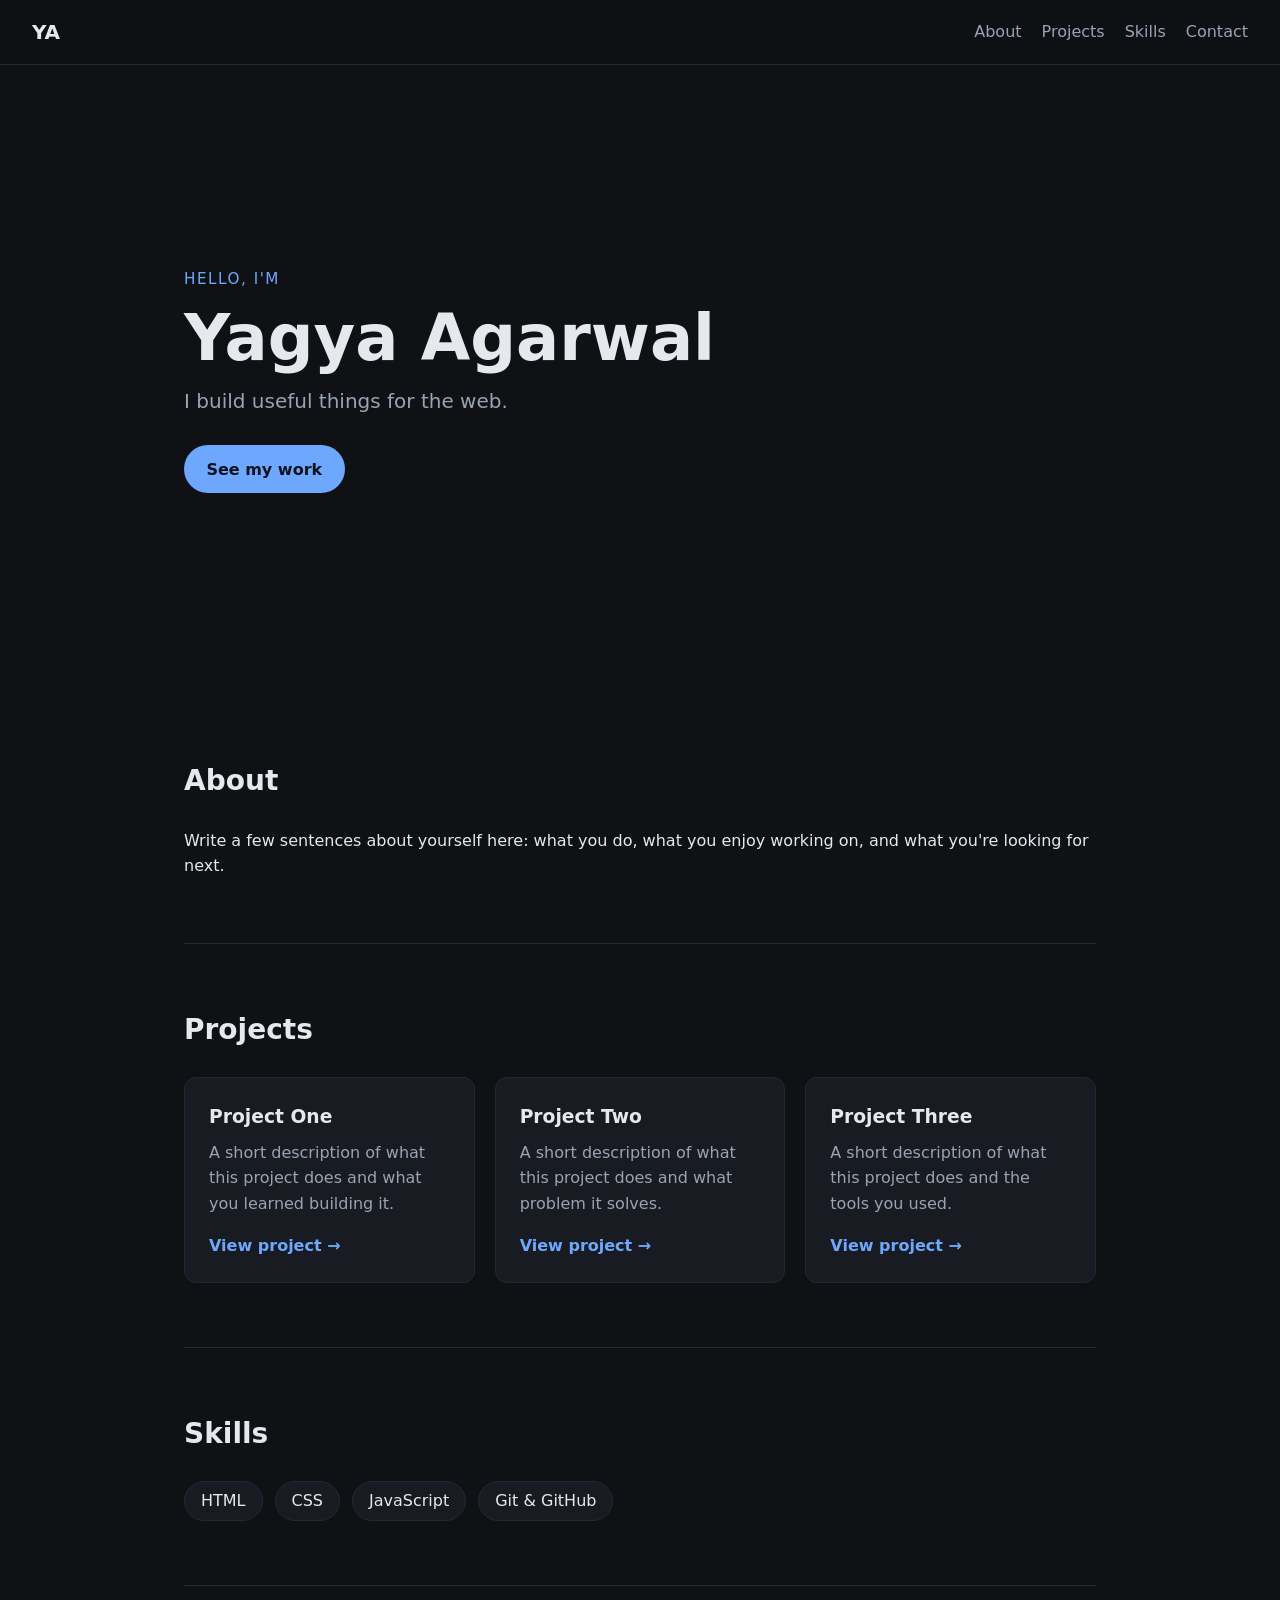
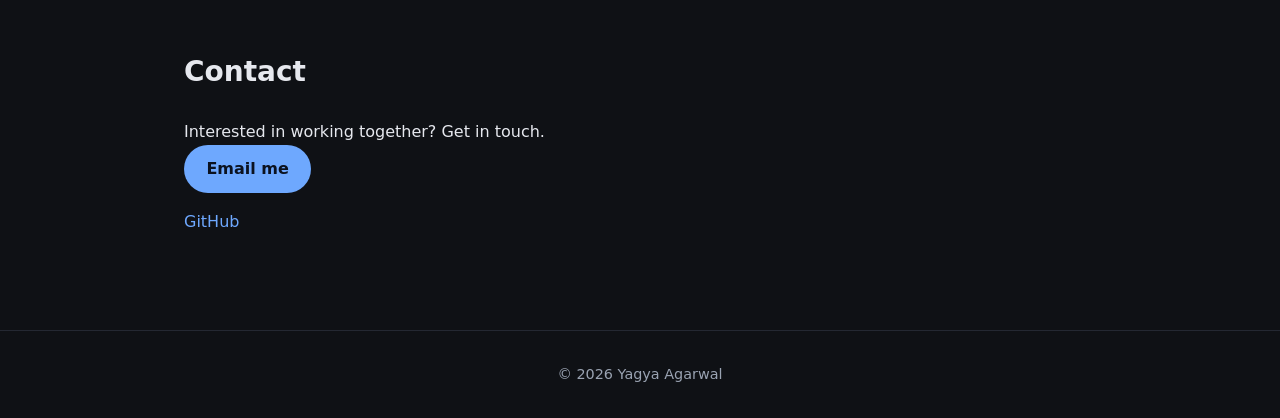
==== index.html @ 0e7a56d9 "Add personal portfolio website Static HTML/CSS/JS site with hero, about, projects, skills and contac" ====
<!DOCTYPE html>
<html lang="en">
<head>
  <meta charset="UTF-8">
  <meta name="viewport" content="width=device-width, initial-scale=1.0">
  <title>Yagya Agarwal | Portfolio</title>
  <meta name="description" content="Portfolio of Yagya Agarwal: projects, skills and contact details.">
  <link rel="stylesheet" href="style.css">
</head>
<body>

  <header class="site-header">
    <a href="#top" class="logo">YA</a>
    <nav>
      <a href="#about">About</a>
      <a href="#projects">Projects</a>
      <a href="#skills">Skills</a>
      <a href="#contact">Contact</a>
    </nav>
  </header>

  <main id="top">

    <section class="hero">
      <p class="eyebrow">Hello, I'm</p>
      <h1>Yagya Agarwal</h1>
      <p class="tagline">I build useful things for the web.</p>
      <a href="#projects" class="btn">See my work</a>
    </section>

    <section id="about" class="section">
      <h2>About</h2>
      <p>
        Write a few sentences about yourself here: what you do, what you enjoy
        working on, and what you're looking for next.
      </p>
    </section>

    <section id="projects" class="section">
      <h2>Projects</h2>
      <div class="grid">
        <article class="card">
          <h3>Project One</h3>
          <p>A short description of what this project does and what you learned building it.</p>
          <a href="#" class="card-link">View project &rarr;</a>
        </article>
        <article class="card">
          <h3>Project Two</h3>
          <p>A short description of what this project does and what problem it solves.</p>
          <a href="#" class="card-link">View project &rarr;</a>
        </article>
        <article class="card">
          <h3>Project Three</h3>
          <p>A short description of what this project does and the tools you used.</p>
          <a href="#" class="card-link">View project &rarr;</a>
        </article>
      </div>
    </section>

    <section id="skills" class="section">
      <h2>Skills</h2>
      <ul class="skills">
        <li>HTML</li>
        <li>CSS</li>
        <li>JavaScript</li>
        <li>Git &amp; GitHub</li>
      </ul>
    </section>

    <section id="contact" class="section">
      <h2>Contact</h2>
      <p>Interested in working together? Get in touch.</p>
      <p><a href="mailto:you@example.com" class="btn">Email me</a></p>
      <p class="links">
        <a href="https://github.com/yagyaagarwal5-pixel" target="_blank" rel="noopener">GitHub</a>
      </p>
    </section>

  </main>

  <footer class="site-footer">
    <p>&copy; <span id="year"></span> Yagya Agarwal</p>
  </footer>

  <script src="script.js"></script>
</body>
</html>
---- style.css ----
:root {
  --bg: #0f1115;
  --surface: #181b22;
  --text: #e6e8ee;
  --muted: #9aa3b2;
  --accent: #6ea8fe;
  --radius: 12px;
  --max-width: 960px;
}

* {
  box-sizing: border-box;
  margin: 0;
  padding: 0;
}

html {
  scroll-behavior: smooth;
}

body {
  font-family: system-ui, -apple-system, "Segoe UI", Roboto, sans-serif;
  background: var(--bg);
  color: var(--text);
  line-height: 1.6;
}

a {
  color: var(--accent);
  text-decoration: none;
}

a:hover {
  text-decoration: underline;
}

/* Header */
.site-header {
  position: sticky;
  top: 0;
  z-index: 10;
  display: flex;
  justify-content: space-between;
  align-items: center;
  padding: 1rem 2rem;
  background: rgba(15, 17, 21, 0.9);
  backdrop-filter: blur(8px);
  border-bottom: 1px solid #242832;
}

.logo {
  font-weight: 700;
  font-size: 1.25rem;
  color: var(--text);
}

.site-header nav {
  display: flex;
  gap: 1.25rem;
}

.site-header nav a {
  color: var(--muted);
}

.site-header nav a:hover {
  color: var(--text);
  text-decoration: none;
}

/* Layout */
main {
  max-width: var(--max-width);
  margin: 0 auto;
  padding: 0 1.5rem;
}

.section {
  padding: 4rem 0;
  border-bottom: 1px solid #242832;
}

.section:last-child {
  border-bottom: none;
}

.section h2 {
  font-size: 1.75rem;
  margin-bottom: 1.5rem;
}

/* Hero */
.hero {
  min-height: 70vh;
  display: flex;
  flex-direction: column;
  justify-content: center;
  align-items: flex-start;
  gap: 0.75rem;
}

.eyebrow {
  color: var(--accent);
  font-size: 0.95rem;
  text-transform: uppercase;
  letter-spacing: 0.1em;
}

.hero h1 {
  font-size: clamp(2.5rem, 6vw, 4rem);
  line-height: 1.1;
}

.tagline {
  color: var(--muted);
  font-size: 1.25rem;
  margin-bottom: 1rem;
}

.btn {
  display: inline-block;
  padding: 0.7rem 1.4rem;
  border-radius: 999px;
  background: var(--accent);
  color: #0b1220;
  font-weight: 600;
}

.btn:hover {
  text-decoration: none;
  opacity: 0.9;
}

/* Projects */
.grid {
  display: grid;
  gap: 1.25rem;
  grid-template-columns: repeat(auto-fit, minmax(240px, 1fr));
}

.card {
  background: var(--surface);
  border: 1px solid #242832;
  border-radius: var(--radius);
  padding: 1.5rem;
  transition: transform 0.15s ease, border-color 0.15s ease;
}

.card:hover {
  transform: translateY(-3px);
  border-color: var(--accent);
}

.card h3 {
  margin-bottom: 0.5rem;
}

.card p {
  color: var(--muted);
  margin-bottom: 1rem;
}

.card-link {
  font-weight: 600;
}

/* Skills */
.skills {
  list-style: none;
  display: flex;
  flex-wrap: wrap;
  gap: 0.75rem;
}

.skills li {
  background: var(--surface);
  border: 1px solid #242832;
  border-radius: 999px;
  padding: 0.4rem 1rem;
}

/* Contact */
.links {
  margin-top: 1rem;
}

/* Footer */
.site-footer {
  text-align: center;
  padding: 2rem 1rem;
  color: var(--muted);
  font-size: 0.9rem;
  border-top: 1px solid #242832;
  margin-top: 2rem;
}

/* Mobile */
@media (max-width: 600px) {
  .site-header {
    padding: 1rem;
  }

  .site-header nav {
    gap: 0.75rem;
    font-size: 0.9rem;
  }

  .section {
    padding: 3rem 0;
  }
}
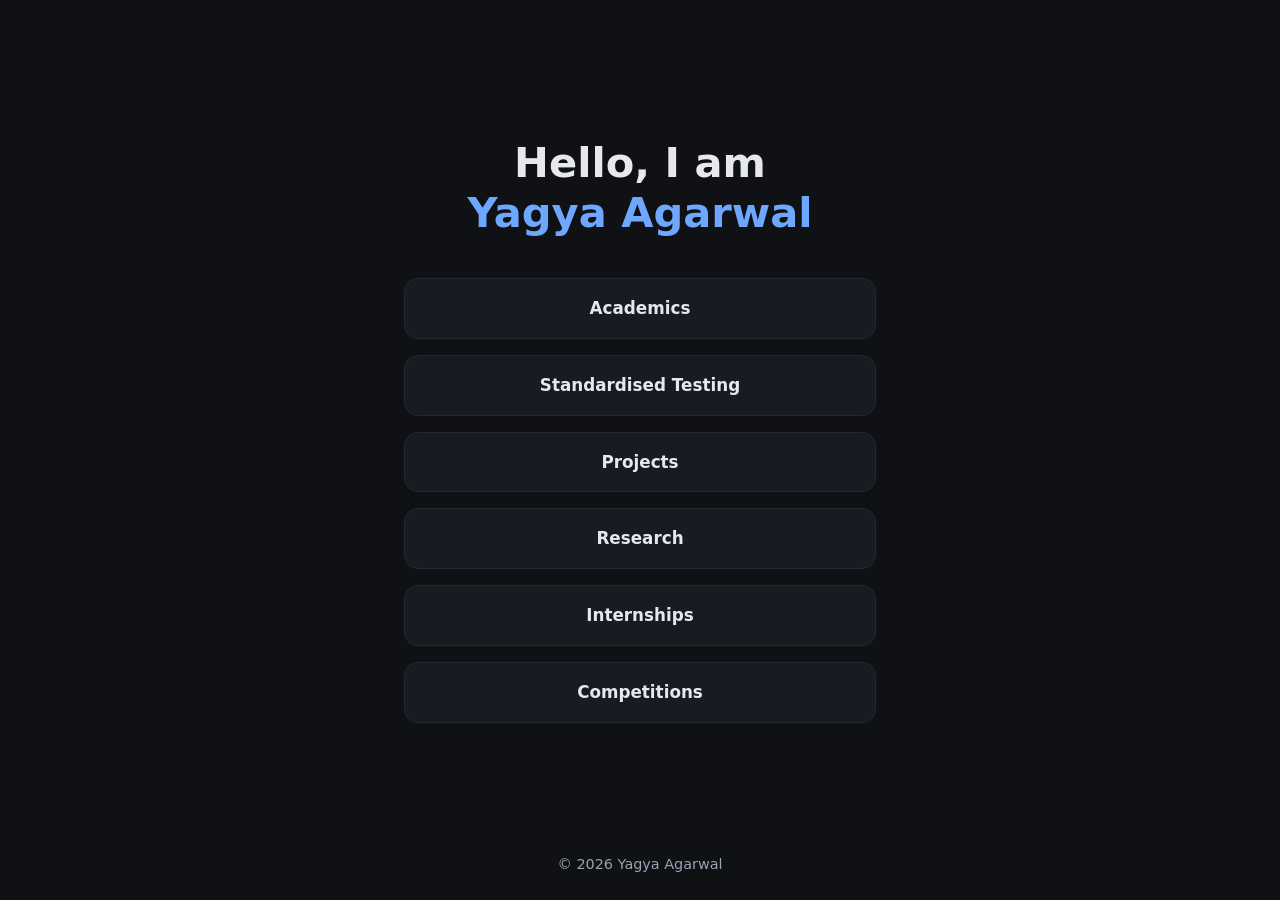
==== commit bf415867: "Rebuild site as Linktree-style landing page Replace the previous single-page layout (about/projects/" ====
--- a/index.html
+++ b/index.html
@@ -3,79 +3,23 @@
 <head>
   <meta charset="UTF-8">
   <meta name="viewport" content="width=device-width, initial-scale=1.0">
-  <title>Yagya Agarwal | Portfolio</title>
-  <meta name="description" content="Portfolio of Yagya Agarwal: projects, skills and contact details.">
+  <title>Yagya Agarwal</title>
+  <meta name="description" content="Yagya Agarwal — academics, testing, projects, research, internships and competitions.">
   <link rel="stylesheet" href="style.css">
 </head>
 <body>
 
-  <header class="site-header">
-    <a href="#top" class="logo">YA</a>
-    <nav>
-      <a href="#about">About</a>
-      <a href="#projects">Projects</a>
-      <a href="#skills">Skills</a>
-      <a href="#contact">Contact</a>
+  <main class="hub">
+    <h1 class="greeting">Hello, I am<br><span class="name">Yagya Agarwal</span></h1>
+
+    <nav class="links" aria-label="Sections">
+      <a class="link-btn" href="academics.html">Academics</a>
+      <a class="link-btn" href="standardised-testing.html">Standardised Testing</a>
+      <a class="link-btn" href="projects.html">Projects</a>
+      <a class="link-btn" href="research.html">Research</a>
+      <a class="link-btn" href="internships.html">Internships</a>
+      <a class="link-btn" href="competitions.html">Competitions</a>
     </nav>
-  </header>
-
-  <main id="top">
-
-    <section class="hero">
-      <p class="eyebrow">Hello, I'm</p>
-      <h1>Yagya Agarwal</h1>
-      <p class="tagline">I build useful things for the web.</p>
-      <a href="#projects" class="btn">See my work</a>
-    </section>
-
-    <section id="about" class="section">
-      <h2>About</h2>
-      <p>
-        Write a few sentences about yourself here: what you do, what you enjoy
-        working on, and what you're looking for next.
-      </p>
-    </section>
-
-    <section id="projects" class="section">
-      <h2>Projects</h2>
-      <div class="grid">
-        <article class="card">
-          <h3>Project One</h3>
-          <p>A short description of what this project does and what you learned building it.</p>
-          <a href="#" class="card-link">View project &rarr;</a>
-        </article>
-        <article class="card">
-          <h3>Project Two</h3>
-          <p>A short description of what this project does and what problem it solves.</p>
-          <a href="#" class="card-link">View project &rarr;</a>
-        </article>
-        <article class="card">
-          <h3>Project Three</h3>
-          <p>A short description of what this project does and the tools you used.</p>
-          <a href="#" class="card-link">View project &rarr;</a>
-        </article>
-      </div>
-    </section>
-
-    <section id="skills" class="section">
-      <h2>Skills</h2>
-      <ul class="skills">
-        <li>HTML</li>
-        <li>CSS</li>
-        <li>JavaScript</li>
-        <li>Git &amp; GitHub</li>
-      </ul>
-    </section>
-
-    <section id="contact" class="section">
-      <h2>Contact</h2>
-      <p>Interested in working together? Get in touch.</p>
-      <p><a href="mailto:you@example.com" class="btn">Email me</a></p>
-      <p class="links">
-        <a href="https://github.com/yagyaagarwal5-pixel" target="_blank" rel="noopener">GitHub</a>
-      </p>
-    </section>
-
   </main>
 
   <footer class="site-footer">
--- a/style.css
+++ b/style.css
@@ -1,11 +1,13 @@
 :root {
   --bg: #0f1115;
   --surface: #181b22;
+  --surface-hover: #1f2430;
   --text: #e6e8ee;
   --muted: #9aa3b2;
   --accent: #6ea8fe;
-  --radius: 12px;
-  --max-width: 960px;
+  --border: #242832;
+  --radius: 14px;
+  --max-width: 520px;
 }
 
 * {
@@ -14,15 +16,14 @@
   padding: 0;
 }
 
-html {
-  scroll-behavior: smooth;
-}
-
 body {
   font-family: system-ui, -apple-system, "Segoe UI", Roboto, sans-serif;
   background: var(--bg);
   color: var(--text);
   line-height: 1.6;
+  min-height: 100vh;
+  display: flex;
+  flex-direction: column;
 }
 
 a {
@@ -30,182 +31,100 @@
   text-decoration: none;
 }
 
-a:hover {
-  text-decoration: underline;
+/* Landing hub */
+.hub {
+  flex: 1;
+  width: 100%;
+  max-width: var(--max-width);
+  margin: 0 auto;
+  padding: 4rem 1.5rem 2rem;
+  display: flex;
+  flex-direction: column;
+  align-items: center;
+  justify-content: center;
+  text-align: center;
 }
 
-/* Header */
-.site-header {
-  position: sticky;
-  top: 0;
-  z-index: 10;
-  display: flex;
-  justify-content: space-between;
-  align-items: center;
-  padding: 1rem 2rem;
-  background: rgba(15, 17, 21, 0.9);
-  backdrop-filter: blur(8px);
-  border-bottom: 1px solid #242832;
+.greeting {
+  font-size: clamp(1.8rem, 6vw, 2.6rem);
+  font-weight: 700;
+  line-height: 1.2;
+  margin-bottom: 2.5rem;
 }
 
-.logo {
-  font-weight: 700;
-  font-size: 1.25rem;
-  color: var(--text);
+.greeting .name {
+  color: var(--accent);
 }
 
-.site-header nav {
+/* Linktree-style buttons */
+.links {
+  width: 100%;
   display: flex;
-  gap: 1.25rem;
+  flex-direction: column;
+  gap: 1rem;
 }
 
-.site-header nav a {
-  color: var(--muted);
+.link-btn {
+  display: block;
+  width: 100%;
+  padding: 1rem 1.25rem;
+  background: var(--surface);
+  border: 1px solid var(--border);
+  border-radius: var(--radius);
+  color: var(--text);
+  font-size: 1.05rem;
+  font-weight: 600;
+  text-align: center;
+  transition: transform 0.15s ease, border-color 0.15s ease, background 0.15s ease;
 }
 
-.site-header nav a:hover {
-  color: var(--text);
-  text-decoration: none;
-}
-
-/* Layout */
-main {
-  max-width: var(--max-width);
-  margin: 0 auto;
-  padding: 0 1.5rem;
-}
-
-.section {
-  padding: 4rem 0;
-  border-bottom: 1px solid #242832;
-}
-
-.section:last-child {
-  border-bottom: none;
-}
-
-.section h2 {
-  font-size: 1.75rem;
-  margin-bottom: 1.5rem;
-}
-
-/* Hero */
-.hero {
-  min-height: 70vh;
-  display: flex;
-  flex-direction: column;
-  justify-content: center;
-  align-items: flex-start;
-  gap: 0.75rem;
-}
-
-.eyebrow {
-  color: var(--accent);
-  font-size: 0.95rem;
-  text-transform: uppercase;
-  letter-spacing: 0.1em;
-}
-
-.hero h1 {
-  font-size: clamp(2.5rem, 6vw, 4rem);
-  line-height: 1.1;
-}
-
-.tagline {
-  color: var(--muted);
-  font-size: 1.25rem;
-  margin-bottom: 1rem;
-}
-
-.btn {
-  display: inline-block;
-  padding: 0.7rem 1.4rem;
-  border-radius: 999px;
-  background: var(--accent);
-  color: #0b1220;
-  font-weight: 600;
-}
-
-.btn:hover {
-  text-decoration: none;
-  opacity: 0.9;
-}
-
-/* Projects */
-.grid {
-  display: grid;
-  gap: 1.25rem;
-  grid-template-columns: repeat(auto-fit, minmax(240px, 1fr));
-}
-
-.card {
-  background: var(--surface);
-  border: 1px solid #242832;
-  border-radius: var(--radius);
-  padding: 1.5rem;
-  transition: transform 0.15s ease, border-color 0.15s ease;
-}
-
-.card:hover {
-  transform: translateY(-3px);
+.link-btn:hover,
+.link-btn:focus-visible {
+  background: var(--surface-hover);
   border-color: var(--accent);
-}
-
-.card h3 {
-  margin-bottom: 0.5rem;
-}
-
-.card p {
-  color: var(--muted);
-  margin-bottom: 1rem;
-}
-
-.card-link {
-  font-weight: 600;
-}
-
-/* Skills */
-.skills {
-  list-style: none;
-  display: flex;
-  flex-wrap: wrap;
-  gap: 0.75rem;
-}
-
-.skills li {
-  background: var(--surface);
-  border: 1px solid #242832;
-  border-radius: 999px;
-  padding: 0.4rem 1rem;
-}
-
-/* Contact */
-.links {
-  margin-top: 1rem;
+  transform: translateY(-2px);
+  outline: none;
 }
 
 /* Footer */
 .site-footer {
   text-align: center;
-  padding: 2rem 1rem;
+  padding: 1.5rem 1rem;
   color: var(--muted);
   font-size: 0.9rem;
-  border-top: 1px solid #242832;
-  margin-top: 2rem;
 }
 
-/* Mobile */
+/* Sub-page content */
+.page {
+  width: 100%;
+  max-width: var(--max-width);
+  margin: 0 auto;
+  padding: 3rem 1.5rem;
+  flex: 1;
+}
+
+.back {
+  display: inline-block;
+  margin-bottom: 1.5rem;
+  color: var(--muted);
+  font-weight: 600;
+}
+
+.back:hover {
+  color: var(--accent);
+}
+
+.page h1 {
+  font-size: clamp(1.8rem, 5vw, 2.4rem);
+  margin-bottom: 1rem;
+}
+
+.page p {
+  color: var(--muted);
+}
+
 @media (max-width: 600px) {
-  .site-header {
-    padding: 1rem;
-  }
-
-  .site-header nav {
-    gap: 0.75rem;
-    font-size: 0.9rem;
-  }
-
-  .section {
-    padding: 3rem 0;
+  .hub {
+    padding: 3rem 1.25rem 2rem;
   }
 }
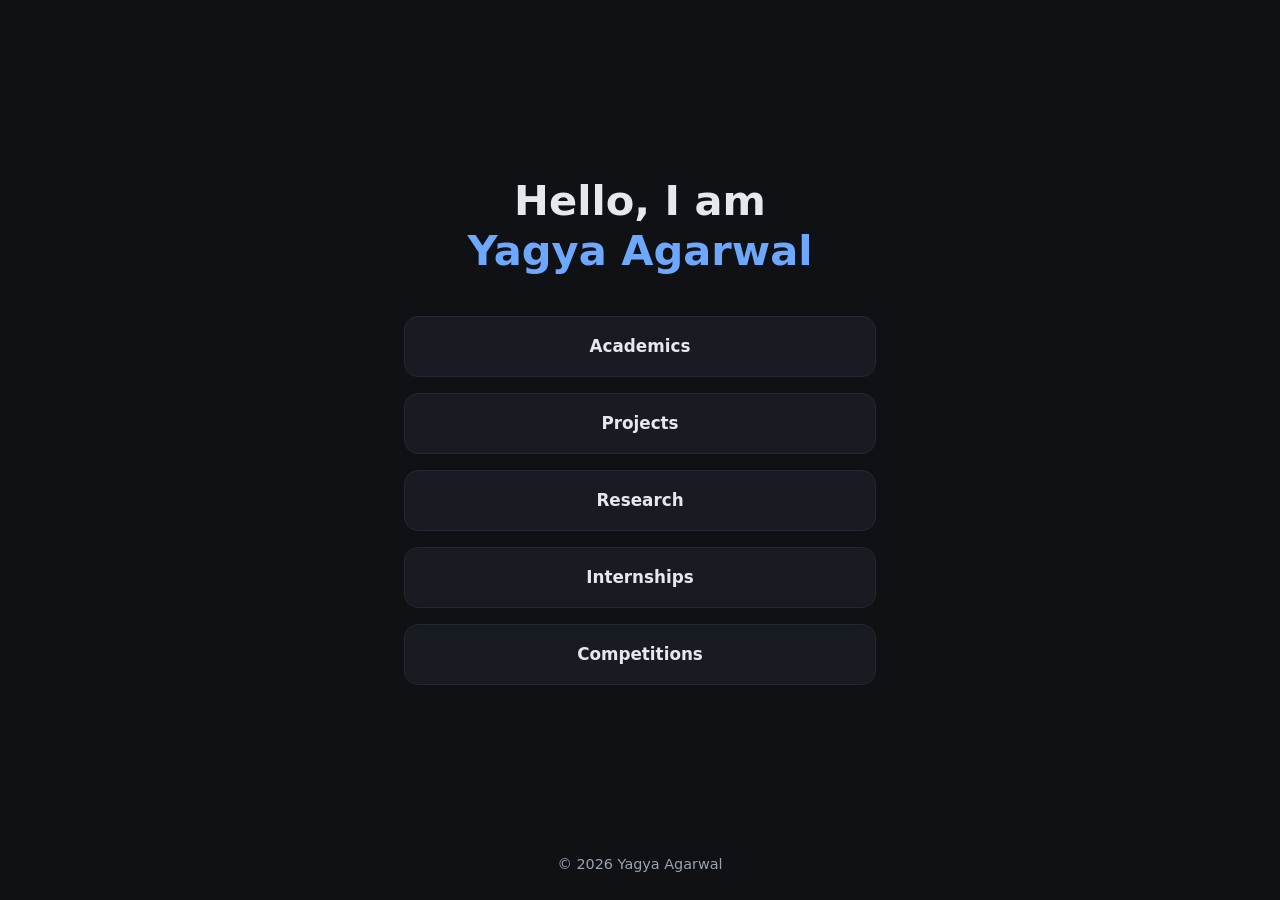
==== commit fb66ab48: "Remove Standardised Testing section Remove the Standardised Testing nav link and page, and drop it f" ====
--- a/index.html
+++ b/index.html
@@ -4,7 +4,7 @@
   <meta charset="UTF-8">
   <meta name="viewport" content="width=device-width, initial-scale=1.0">
   <title>Yagya Agarwal</title>
-  <meta name="description" content="Yagya Agarwal — academics, testing, projects, research, internships and competitions.">
+  <meta name="description" content="Yagya Agarwal — academics, projects, research, internships and competitions.">
   <link rel="stylesheet" href="style.css">
 </head>
 <body>
@@ -14,7 +14,6 @@
 
     <nav class="links" aria-label="Sections">
       <a class="link-btn" href="academics.html">Academics</a>
-      <a class="link-btn" href="standardised-testing.html">Standardised Testing</a>
       <a class="link-btn" href="projects.html">Projects</a>
       <a class="link-btn" href="research.html">Research</a>
       <a class="link-btn" href="internships.html">Internships</a>
